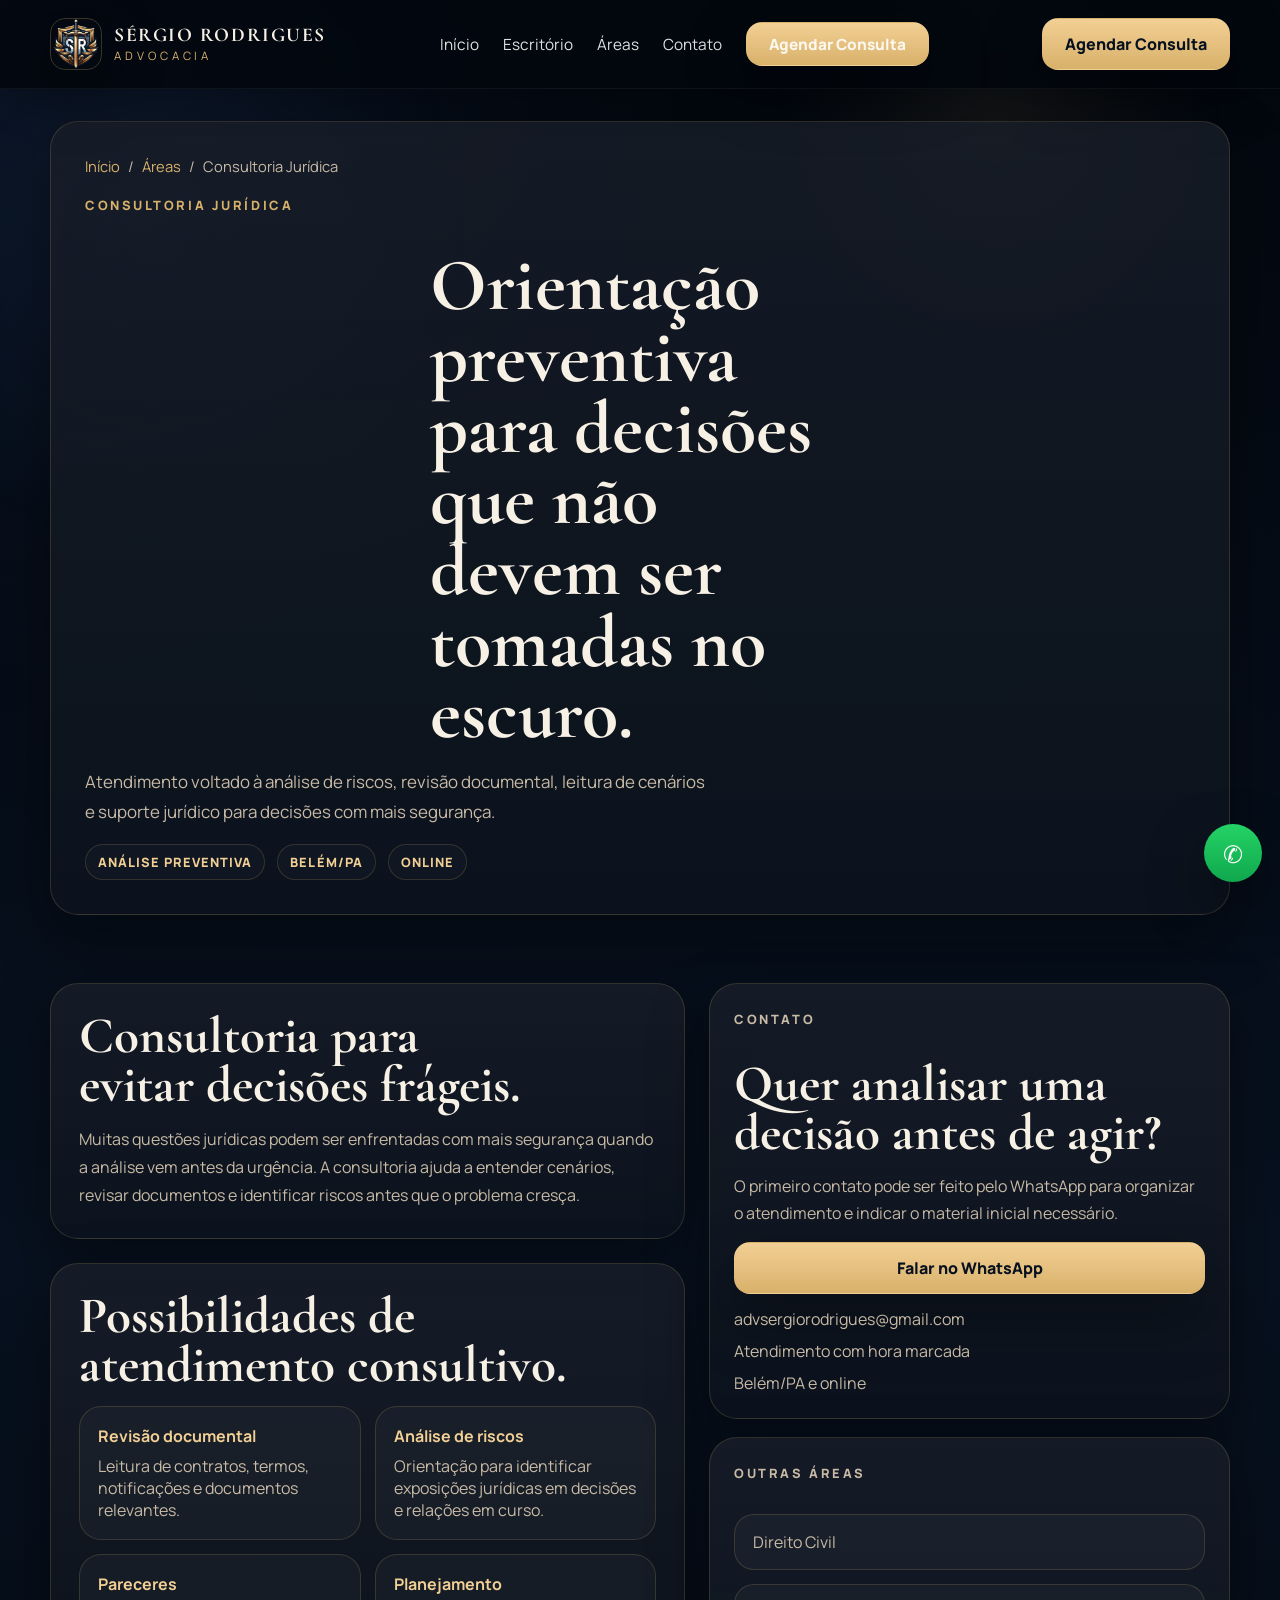
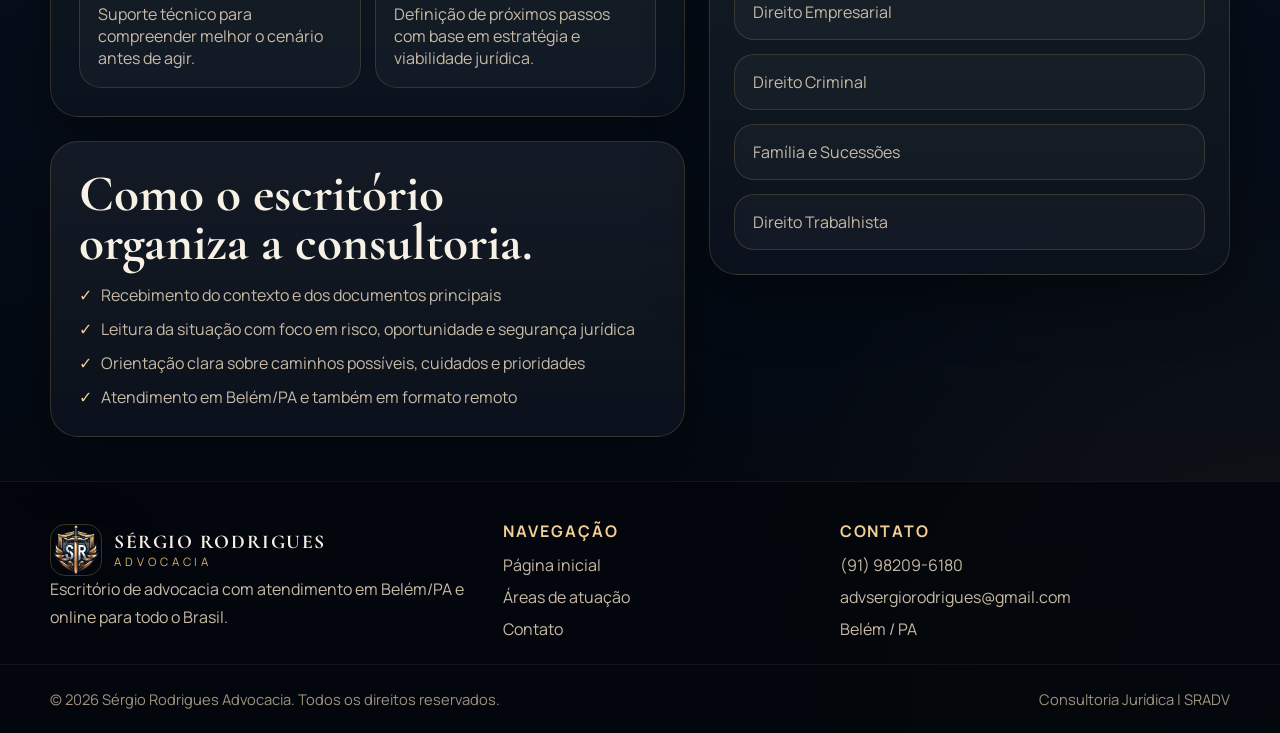
==== areas/consultoria-juridica.html @ 56aa9349 "Refine mobile layout and add area pages" ====
<!DOCTYPE html>
<html lang="pt-BR">
<head>
  <meta charset="UTF-8" />
  <meta name="viewport" content="width=device-width, initial-scale=1.0" />
  <title>Consultoria Jurídica Em Belém/PA | SRADV</title>
  <meta name="description" content="Consultoria jurídica em Belém/PA e online para decisões com mais segurança. Análise documental, pareceres, revisão de riscos e orientação preventiva." />
  <meta name="theme-color" content="#07111f" />
  <meta name="robots" content="index, follow" />
  <link rel="canonical" href="https://linksites.github.io/sradv/areas/consultoria-juridica.html" />
  <link rel="icon" href="../assets/logo-emblema.jpg" />
  <link rel="preconnect" href="https://fonts.googleapis.com" />
  <link rel="preconnect" href="https://fonts.gstatic.com" crossorigin />
  <link href="https://fonts.googleapis.com/css2?family=Cormorant+Garamond:wght@500;600;700&family=Manrope:wght@400;500;600;700;800&display=swap" rel="stylesheet" />
  <link rel="stylesheet" href="../styles.css" />
</head>
<body class="page-detail">
  <div class="bg-orbs"></div>
  <div class="bg-grid"></div>
  <a class="skip-link" href="#conteudo">Pular para o conteúdo</a>
  <header class="header">
    <div class="container nav">
      <a class="brand" href="../index.html">
        <img src="../assets/logo-emblema.jpg" alt="Logo SRADV" width="640" height="640" />
        <div class="brand-copy"><strong>SÉRGIO RODRIGUES</strong><span>ADVOCACIA</span></div>
      </a>
      <button class="menu-toggle" type="button" aria-label="Abrir menu" aria-expanded="false" aria-controls="primary-menu">
        <span class="menu-toggle-box" aria-hidden="true">
          <span class="menu-toggle-line"></span>
          <span class="menu-toggle-line"></span>
          <span class="menu-toggle-line"></span>
        </span>
      </button>
      <nav class="menu" id="primary-menu" aria-label="Navegação principal">
        <a href="../index.html">Início</a>
        <a href="../index.html#escritorio">Escritório</a>
        <a href="../index.html#areas">Áreas</a>
        <a href="../index.html#contato">Contato</a>
        <a class="btn btn-gold menu-cta" target="_blank" rel="noopener noreferrer" href="https://wa.me/5591982096180?text=Olá%2C%20Dr.%20Sérgio.%20preciso%20de%20consultoria%20jurídica.">Agendar Consulta</a>
      </nav>
      <a class="btn btn-gold header-cta" target="_blank" rel="noopener noreferrer" href="https://wa.me/5591982096180?text=Olá%2C%20Dr.%20Sérgio.%20preciso%20de%20consultoria%20jurídica.">Agendar Consulta</a>
    </div>
  </header>
  <main id="conteudo">
    <section class="hero section">
      <div class="container page-hero shell-card">
        <nav class="breadcrumb" aria-label="Breadcrumb"><a href="../index.html">Início</a><span>/</span><a href="../index.html#areas">Áreas</a><span>/</span><span>Consultoria Jurídica</span></nav>
        <p class="eyebrow">CONSULTORIA JURÍDICA</p>
        <h1>Orientação preventiva para decisões que não devem ser tomadas no escuro.</h1>
        <p class="lead">Atendimento voltado à análise de riscos, revisão documental, leitura de cenários e suporte jurídico para decisões com mais segurança.</p>
        <div class="page-hero-meta"><span class="pill">Análise preventiva</span><span class="pill">Belém/PA</span><span class="pill">Online</span></div>
      </div>
    </section>
    <section class="section">
      <div class="container page-layout">
        <div class="page-content">
          <article class="content-block glass-card">
            <h2>Consultoria para evitar decisões frágeis.</h2>
            <p>Muitas questões jurídicas podem ser enfrentadas com mais segurança quando a análise vem antes da urgência. A consultoria ajuda a entender cenários, revisar documentos e identificar riscos antes que o problema cresça.</p>
          </article>
          <article class="content-block glass-card">
            <h2>Possibilidades de atendimento consultivo.</h2>
            <div class="bullet-grid">
              <article class="bullet-card"><strong>Revisão documental</strong><span>Leitura de contratos, termos, notificações e documentos relevantes.</span></article>
              <article class="bullet-card"><strong>Análise de riscos</strong><span>Orientação para identificar exposições jurídicas em decisões e relações em curso.</span></article>
              <article class="bullet-card"><strong>Pareceres</strong><span>Suporte técnico para compreender melhor o cenário antes de agir.</span></article>
              <article class="bullet-card"><strong>Planejamento</strong><span>Definição de próximos passos com base em estratégia e viabilidade jurídica.</span></article>
            </div>
          </article>
          <article class="content-block glass-card">
            <h2>Como o escritório organiza a consultoria.</h2>
            <ul class="check-list">
              <li>Recebimento do contexto e dos documentos principais</li>
              <li>Leitura da situação com foco em risco, oportunidade e segurança jurídica</li>
              <li>Orientação clara sobre caminhos possíveis, cuidados e prioridades</li>
              <li>Atendimento em Belém/PA e também em formato remoto</li>
            </ul>
          </article>
        </div>
        <aside class="page-sidebar">
          <article class="info-panel glass-card">
            <p class="eyebrow">CONTATO</p>
            <h2>Quer analisar uma decisão antes de agir?</h2>
            <p>O primeiro contato pode ser feito pelo WhatsApp para organizar o atendimento e indicar o material inicial necessário.</p>
            <a class="btn btn-gold" target="_blank" rel="noopener noreferrer" href="https://wa.me/5591982096180?text=Olá%2C%20Dr.%20Sérgio.%20preciso%20de%20consultoria%20jurídica.">Falar no WhatsApp</a>
            <ul class="list-clean">
              <li><a href="mailto:advsergiorodrigues@gmail.com">advsergiorodrigues@gmail.com</a></li>
              <li>Atendimento com hora marcada</li>
              <li>Belém/PA e online</li>
            </ul>
          </article>
          <article class="info-panel glass-card">
            <p class="eyebrow">OUTRAS ÁREAS</p>
            <div class="related-pages">
              <a href="direito-civil.html">Direito Civil</a>
              <a href="direito-empresarial.html">Direito Empresarial</a>
              <a href="direito-criminal.html">Direito Criminal</a>
              <a href="familia-e-sucessoes.html">Família e Sucessões</a>
              <a href="direito-trabalhista.html">Direito Trabalhista</a>
            </div>
          </article>
        </aside>
      </div>
    </section>
  </main>
  <footer class="footer">
    <div class="container footer-grid">
      <div class="footer-brand-block">
        <div class="brand footer-brand">
          <img src="../assets/logo-emblema.jpg" alt="Logo SRADV" width="640" height="640" loading="lazy" decoding="async" />
          <div class="brand-copy"><strong>SÉRGIO RODRIGUES</strong><span>ADVOCACIA</span></div>
        </div>
        <p>Escritório de advocacia com atendimento em Belém/PA e online para todo o Brasil.</p>
      </div>
      <div><h3>Navegação</h3><ul class="footer-links"><li><a href="../index.html">Página inicial</a></li><li><a href="../index.html#areas">Áreas de atuação</a></li><li><a href="../index.html#contato">Contato</a></li></ul></div>
      <div><h3>Contato</h3><ul class="footer-links"><li><a target="_blank" rel="noopener noreferrer" href="https://wa.me/5591982096180">(91) 98209-6180</a></li><li><a href="mailto:advsergiorodrigues@gmail.com">advsergiorodrigues@gmail.com</a></li><li>Belém / PA</li></ul></div>
    </div>
    <div class="footer-bottom"><div class="container footer-bottom-inner"><span>© <span id="current-year">2026</span> Sérgio Rodrigues Advocacia. Todos os direitos reservados.</span><span>Consultoria Jurídica | SRADV</span></div></div>
  </footer>
  <a class="whatsapp-float" target="_blank" rel="noopener noreferrer" href="https://wa.me/5591982096180?text=Olá%2C%20Dr.%20Sérgio.%20preciso%20de%20consultoria%20jurídica." aria-label="Abrir conversa no WhatsApp">✆</a>
  <script src="../script.js"></script>
</body>
</html>
---- styles.css ----
:root{
  --bg:#040913;
  --bg-deep:#07111f;
  --panel:rgba(7,14,25,.82);
  --panel-strong:rgba(5,10,18,.94);
  --panel-soft:rgba(255,255,255,.04);
  --line:rgba(216,177,106,.18);
  --line-strong:rgba(216,177,106,.34);
  --gold:#d8b16a;
  --gold-strong:#f2cf94;
  --text:#f7f0e5;
  --muted:#c8baa6;
  --muted-strong:#9f937f;
  --shadow:0 24px 60px rgba(0,0,0,.38);
  --radius:28px;
  --radius-sm:18px;
  --container:1180px;
  --safe-bottom:calc(env(safe-area-inset-bottom, 0px) + 18px);
}

*{box-sizing:border-box}
html{
  scroll-behavior:smooth;
  scroll-padding-top:110px;
}
body{
  margin:0;
  font-family:"Manrope",system-ui,sans-serif;
  color:var(--text);
  overflow-x:hidden;
  background:
    radial-gradient(circle at top left, rgba(20,40,70,.36), transparent 26%),
    radial-gradient(circle at bottom right, rgba(216,177,106,.08), transparent 22%),
    linear-gradient(180deg, #03070e 0%, #07111f 54%, #03070e 100%);
}
img{max-width:100%;display:block}
a{text-decoration:none;color:inherit}
button{font:inherit}

.bg-orbs,
.bg-grid{
  position:fixed;
  inset:0;
  pointer-events:none;
  z-index:-1;
}
.bg-orbs{
  background:
    radial-gradient(circle at 78% 14%, rgba(216,177,106,.08), transparent 18%),
    radial-gradient(circle at 12% 26%, rgba(38,66,110,.18), transparent 24%);
}
.bg-grid{
  background-image:
    linear-gradient(rgba(255,255,255,.02) 1px, transparent 1px),
    linear-gradient(90deg, rgba(255,255,255,.02) 1px, transparent 1px);
  background-size:48px 48px;
  opacity:.14;
  mask-image:linear-gradient(180deg, rgba(0,0,0,.6), transparent 92%);
}

.skip-link{
  position:absolute;
  top:-64px;
  left:16px;
  z-index:120;
  padding:12px 16px;
  border-radius:12px;
  background:var(--gold-strong);
  color:#07111f;
  font-weight:800;
  transition:top .2s ease;
}
.skip-link:focus{top:16px}

.container{
  width:min(calc(100% - 32px), var(--container));
  margin:0 auto;
}

.header{
  position:sticky;
  top:0;
  z-index:60;
  backdrop-filter:blur(14px);
  background:rgba(3,7,14,.86);
  border-bottom:1px solid rgba(255,255,255,.05);
  box-shadow:0 14px 34px rgba(0,0,0,.18);
}
.nav{
  display:grid;
  grid-template-columns:auto 1fr auto;
  gap:18px;
  align-items:center;
  min-height:88px;
}
.brand{
  display:flex;
  align-items:center;
  gap:12px;
  min-width:0;
}
.brand img{
  width:52px;
  height:52px;
  border-radius:15px;
  object-fit:cover;
  border:1px solid rgba(216,177,106,.26);
  box-shadow:var(--shadow);
}
.brand-copy{
  display:flex;
  flex-direction:column;
  gap:4px;
  line-height:1;
  min-width:0;
}
.brand-copy strong{
  font-family:"Cormorant Garamond",serif;
  font-size:1.22rem;
  letter-spacing:.08em;
  white-space:nowrap;
}
.brand-copy span{
  color:var(--gold);
  font-size:.72rem;
  letter-spacing:.34em;
  white-space:nowrap;
}

.menu{
  display:flex;
  justify-content:center;
  gap:24px;
  flex-wrap:wrap;
}
.menu a{
  display:inline-flex;
  align-items:center;
  min-height:44px;
  color:rgba(255,255,255,.88);
  font-size:.96rem;
}
.menu a:hover{color:var(--gold-strong)}
.menu-cta{display:none}
.menu-toggle{
  display:none;
  width:46px;
  height:46px;
  border-radius:14px;
  border:1px solid var(--line);
  background:none;
  color:var(--gold);
}
.menu-toggle-box{
  display:grid;
  gap:5px;
}
.menu-toggle-line{
  width:20px;
  height:2px;
  border-radius:999px;
  background:currentColor;
  transition:transform .2s ease, opacity .2s ease;
}
body.menu-open .menu-toggle-line:nth-child(1){
  transform:translateY(7px) rotate(45deg);
}
body.menu-open .menu-toggle-line:nth-child(2){
  opacity:0;
}
body.menu-open .menu-toggle-line:nth-child(3){
  transform:translateY(-7px) rotate(-45deg);
}
.menu-backdrop{
  position:fixed;
  inset:0;
  border:0;
  padding:0;
  background:rgba(3,7,14,.58);
  opacity:0;
  pointer-events:none;
  transition:opacity .22s ease;
  z-index:64;
}
body.menu-open{
  overflow:hidden;
}
body.menu-open .menu-backdrop{
  opacity:1;
  pointer-events:auto;
}
body.menu-open .whatsapp-float{
  opacity:0;
  pointer-events:none;
  transform:translateY(12px) scale(.92);
}

.menu-toggle:focus-visible,
.menu a:focus-visible,
.btn:focus-visible,
.footer a:focus-visible,
.service-card:focus-visible,
.whatsapp-float:focus-visible{
  outline:2px solid var(--gold-strong);
  outline-offset:3px;
}

.btn{
  min-height:52px;
  padding:0 22px;
  border-radius:16px;
  display:inline-flex;
  align-items:center;
  justify-content:center;
  border:1px solid transparent;
  font-weight:800;
  transition:transform .2s ease, border-color .2s ease, background .2s ease;
  box-shadow:var(--shadow);
}
.btn:hover{transform:translateY(-2px)}
.btn-gold{
  background:linear-gradient(180deg, var(--gold-strong), var(--gold));
  color:#07111f;
}
.btn-outline{
  color:var(--gold-strong);
  border-color:rgba(216,177,106,.44);
  background:rgba(255,255,255,.02);
}

h1,h2,h3{
  margin:0;
  font-family:"Cormorant Garamond",serif;
  line-height:.96;
  text-wrap:balance;
}
h1{font-size:clamp(3.2rem, 5.8vw, 5.7rem)}
h2{font-size:clamp(2.25rem, 4vw, 3.5rem)}
h3{font-size:clamp(1.5rem, 2vw, 2rem)}
p{
  margin:0;
  line-height:1.74;
  text-wrap:pretty;
}

.section{padding:34px 0}
.section[id]{
  scroll-margin-top:124px;
}
.eyebrow{
  margin:0 0 16px;
  color:var(--gold);
  letter-spacing:.2em;
  font-size:.8rem;
  font-weight:800;
}
.section-title.centered{
  text-align:center;
  max-width:820px;
  margin:0 auto 28px;
}
.section-title.centered h2,
.cta-copy h2,
.spotlight-copy h2,
.spotlight-panel h2,
.page-hero h1{
  max-width:12ch;
  margin-inline:auto;
}
.section-title.centered .section-lead{
  max-width:64ch;
  margin-inline:auto;
}
.section-lead{
  margin-top:18px;
  color:var(--muted);
}

.shell-card,
.glass-card{
  background:
    linear-gradient(180deg, rgba(255,255,255,.06), rgba(255,255,255,.02)),
    var(--panel);
  border:1px solid var(--line);
  border-radius:var(--radius);
  box-shadow:var(--shadow);
}

.hero{padding-top:40px}
.hero-grid{
  display:grid;
  grid-template-columns:minmax(0, 1.05fr) minmax(0, .95fr);
  gap:34px;
  padding:42px;
  align-items:center;
  overflow:hidden;
}
.hero-copy{display:grid;gap:24px}
.hero-copy h1{max-width:11ch}
.lead{
  color:var(--muted);
  font-size:1.06rem;
  max-width:62ch;
}
.hero-actions{
  display:flex;
  gap:14px;
  flex-wrap:wrap;
}
.hero-points{
  list-style:none;
  padding:0;
  margin:0;
  display:grid;
  gap:12px;
}
.hero-points li{
  position:relative;
  padding-left:18px;
  color:var(--muted);
}
.hero-points li::before{
  content:"";
  position:absolute;
  left:0;
  top:.7em;
  width:8px;
  height:8px;
  border-radius:50%;
  background:linear-gradient(180deg, var(--gold-strong), var(--gold));
  box-shadow:0 0 0 5px rgba(216,177,106,.12);
}
.mini-highlights{
  display:grid;
  grid-template-columns:repeat(2, minmax(0,1fr));
  gap:16px;
}
.mini-highlights article{
  padding:18px;
  background:var(--panel-soft);
  border:1px solid var(--line);
  border-radius:22px;
}
.mini-highlights strong{
  display:block;
  margin-bottom:8px;
  color:var(--gold-strong);
}
.mini-highlights span{
  color:var(--muted);
  font-size:.93rem;
}

.hero-visual{
  display:grid;
  grid-template-columns:minmax(0,1fr) 220px;
  gap:18px;
  align-items:end;
}
.hero-photo-card{
  overflow:hidden;
  padding:18px;
}
.hero-person{
  width:100%;
  aspect-ratio:5/6;
  object-fit:cover;
  object-position:center top;
  border-radius:22px;
  border:1px solid rgba(216,177,106,.16);
}
.hero-photo-caption{
  display:flex;
  justify-content:space-between;
  gap:16px;
  align-items:end;
  padding-top:16px;
}
.hero-photo-caption strong{
  color:var(--gold-strong);
  font-size:1rem;
}
.hero-photo-caption span{
  max-width:220px;
  color:var(--muted);
  font-size:.92rem;
  text-align:right;
}
.hero-side-stack{
  display:grid;
  gap:18px;
}
.hero-note{
  padding:18px;
  display:grid;
  gap:14px;
}
.hero-note img{
  width:72px;
  height:72px;
  border-radius:20px;
  object-fit:cover;
}
.hero-note strong{
  color:var(--gold-strong);
}
.hero-note h2{
  font-size:1.8rem;
}
.hero-note p{
  color:var(--muted);
  font-size:.94rem;
}
.pill{
  width:fit-content;
  padding:8px 12px;
  border-radius:999px;
  border:1px solid var(--line);
  color:var(--gold-strong);
  background:rgba(255,255,255,.02);
  font-size:.8rem;
  font-weight:800;
  letter-spacing:.08em;
  text-transform:uppercase;
}

.trust-bar{padding-top:8px}
.trust-grid{
  display:grid;
  grid-template-columns:repeat(4, minmax(0,1fr));
  gap:18px;
}
.trust-item{
  padding:22px;
  border-radius:24px;
  border:1px solid var(--line);
  background:rgba(255,255,255,.03);
}
.trust-item strong{
  display:block;
  margin-bottom:10px;
  color:var(--gold-strong);
}
.trust-item span{color:var(--muted)}

.split-layout{
  display:grid;
  grid-template-columns:minmax(0, 1.05fr) minmax(300px, .95fr);
  gap:24px;
  align-items:start;
}
.section-copy{
  display:grid;
  gap:18px;
}
.feature-list{
  display:grid;
  grid-template-columns:repeat(2, minmax(0,1fr));
  gap:16px;
  margin-top:8px;
}
.feature-card{
  padding:18px;
}
.feature-card strong{
  display:block;
  margin-bottom:8px;
  color:var(--gold-strong);
}
.feature-card span{color:var(--muted)}
.office-aside{
  display:grid;
  gap:18px;
}
.about-photo{overflow:hidden}
.about-photo img{
  width:100%;
  min-height:360px;
  object-fit:cover;
}
.office-summary{
  padding:24px;
  display:grid;
  gap:16px;
}
.office-summary h2{font-size:2rem}

.list-clean{
  list-style:none;
  padding:0;
  margin:0;
  display:grid;
  gap:10px;
  color:var(--muted);
}
.list-clean a,
.footer-links a,
.related-pages a{
  overflow-wrap:anywhere;
}

.areas-section .section-title{margin-bottom:34px}
.service-grid{
  display:grid;
  grid-template-columns:repeat(3, minmax(0,1fr));
  gap:18px;
}
.service-card{
  padding:22px;
  display:grid;
  gap:14px;
  align-content:start;
  min-height:230px;
  transition:transform .18s ease, border-color .18s ease, background .18s ease;
}
.service-card:hover{
  transform:translateY(-4px);
  border-color:var(--line-strong);
  background:
    linear-gradient(180deg, rgba(255,255,255,.08), rgba(255,255,255,.02)),
    rgba(9,16,29,.92);
}
.service-card-top{
  display:flex;
  justify-content:space-between;
  align-items:center;
  gap:12px;
}
.service-icon{
  font-size:1.7rem;
  color:var(--gold-strong);
}
.service-link{
  color:var(--gold);
  font-weight:800;
  font-size:.9rem;
}
.service-card p{color:var(--muted)}
.featured-service{
  border-color:rgba(242,207,148,.44);
  box-shadow:0 0 0 1px rgba(242,207,148,.16), var(--shadow);
}

.spotlight-grid{
  display:grid;
  grid-template-columns:minmax(0, 1.1fr) minmax(0, .9fr);
  gap:24px;
  padding:32px;
}
.spotlight-copy,
.spotlight-panel{
  display:grid;
  gap:18px;
}
.spotlight-panel{
  padding:28px;
}

.check-list{
  list-style:none;
  padding:0;
  margin:0;
  display:grid;
  gap:12px;
}
.check-list li{
  position:relative;
  padding-left:22px;
  color:var(--muted);
}
.check-list li::before{
  content:"✓";
  position:absolute;
  left:0;
  top:0;
  color:var(--gold-strong);
  font-weight:800;
}

.local-grid{
  display:grid;
  grid-template-columns:minmax(0, 1fr) minmax(0, .95fr);
  gap:24px;
  align-items:start;
}
.local-cards{
  display:grid;
  grid-template-columns:repeat(2, minmax(0,1fr));
  gap:18px;
}
.local-card{
  min-height:150px;
  padding:22px;
  display:grid;
  gap:12px;
}
.local-card strong{
  color:var(--gold-strong);
  font-size:1.1rem;
}
.local-card span{color:var(--muted)}

.step-grid{
  display:grid;
  grid-template-columns:repeat(4, minmax(0,1fr));
  gap:18px;
}
.step-card{
  padding:24px;
  display:grid;
  gap:14px;
  min-height:220px;
}
.step-card span{
  color:var(--gold);
  font-weight:800;
  font-size:1.4rem;
}
.step-card p{color:var(--muted)}

.faq-grid{
  display:grid;
  grid-template-columns:repeat(2, minmax(0,1fr));
  gap:18px;
}
.faq-card{
  padding:24px;
  display:grid;
  gap:14px;
  min-height:210px;
}
.faq-card p{color:var(--muted)}

.cta-box{
  display:grid;
  grid-template-columns:minmax(0, 1.15fr) minmax(320px, .85fr);
  gap:24px;
  align-items:center;
  padding:36px;
}
.cta-copy{
  display:grid;
  gap:18px;
}
.contact-card{
  padding:24px;
  display:grid;
  gap:14px;
}
.contact-card .btn{
  width:100%;
}

.footer{
  margin-top:10px;
  background:rgba(4,7,13,.9);
  border-top:1px solid rgba(255,255,255,.06);
}
.footer-grid{
  display:grid;
  grid-template-columns:1.1fr .8fr 1fr;
  gap:24px;
  padding:42px 0 24px;
}
.footer-brand-block p,
.footer-links{color:var(--muted)}
.footer h3{
  margin:0 0 14px;
  color:var(--gold-strong);
  font-size:1rem;
  font-family:"Manrope",system-ui,sans-serif;
  letter-spacing:.12em;
  text-transform:uppercase;
}
.footer-links{
  list-style:none;
  padding:0;
  margin:0;
  display:grid;
  gap:10px;
}
.footer-links a:hover{color:var(--gold-strong)}
.footer-bottom{
  border-top:1px solid rgba(255,255,255,.05);
}
.footer-bottom-inner{
  min-height:68px;
  display:flex;
  align-items:center;
  justify-content:space-between;
  gap:16px;
  color:var(--muted-strong);
  font-size:.92rem;
}

.whatsapp-float{
  position:fixed;
  right:18px;
  bottom:var(--safe-bottom);
  width:58px;
  height:58px;
  border-radius:50%;
  display:grid;
  place-items:center;
  background:linear-gradient(180deg,#24d366,#10a74d);
  color:#fff;
  font-size:1.5rem;
  box-shadow:var(--shadow);
  z-index:45;
  transition:transform .2s ease, opacity .2s ease;
}
.whatsapp-float:hover{transform:translateY(-2px)}

.page-detail .hero{
  padding-top:32px;
}
.page-hero{
  padding:34px;
  display:grid;
  gap:18px;
}
.breadcrumb{
  display:flex;
  gap:8px;
  flex-wrap:wrap;
  color:var(--muted);
  font-size:.92rem;
}
.breadcrumb a{color:var(--gold)}
.page-hero-meta{
  display:flex;
  gap:12px;
  flex-wrap:wrap;
}
.page-layout{
  display:grid;
  grid-template-columns:minmax(0, 1fr) minmax(300px, .82fr);
  gap:24px;
}
.page-content{
  display:grid;
  gap:24px;
}
.content-block{
  padding:28px;
  display:grid;
  gap:16px;
}
.content-block p{color:var(--muted)}
.bullet-grid{
  display:grid;
  grid-template-columns:repeat(2, minmax(0,1fr));
  gap:14px;
}
.bullet-card{
  padding:18px;
  border-radius:22px;
  border:1px solid var(--line);
  background:rgba(255,255,255,.03);
}
.bullet-card strong{
  display:block;
  margin-bottom:8px;
  color:var(--gold-strong);
}
.bullet-card span{color:var(--muted)}
.page-sidebar{
  display:grid;
  gap:18px;
  align-self:start;
  position:sticky;
  top:110px;
}
.info-panel{
  padding:24px;
  display:grid;
  gap:14px;
}
.info-panel p{color:var(--muted)}
.sidebar-links{
  list-style:none;
  padding:0;
  margin:0;
  display:grid;
  gap:10px;
}
.sidebar-links a{
  color:var(--gold-strong);
  font-weight:700;
}
.related-pages{
  display:grid;
  gap:14px;
}
.related-pages a{
  padding:16px 18px;
  border-radius:20px;
  border:1px solid var(--line);
  background:rgba(255,255,255,.03);
  color:var(--muted);
  transition:transform .18s ease, border-color .18s ease;
}
.related-pages a:hover{
  transform:translateY(-2px);
  border-color:var(--line-strong);
  color:var(--text);
}

@media (max-width:1100px){
  .hero-grid,
  .split-layout,
  .spotlight-grid,
  .local-grid,
  .cta-box,
  .page-layout,
  .footer-grid{
    grid-template-columns:1fr;
  }
  .trust-grid,
  .step-grid{
    grid-template-columns:repeat(2, minmax(0,1fr));
  }
  .service-grid{
    grid-template-columns:repeat(2, minmax(0,1fr));
  }
  .page-sidebar{position:static}
}

@media (max-width:860px){
  .header{
    background:rgba(3,7,14,.94);
  }
  .nav{
    grid-template-columns:minmax(0,1fr) auto;
    gap:12px;
    min-height:78px;
  }
  .menu-toggle{
    display:inline-grid;
    justify-self:end;
    place-items:center;
    position:relative;
    z-index:76;
  }
  .menu{
    display:none;
    position:fixed;
    top:calc(var(--header-height, 78px) + 10px);
    left:12px;
    right:12px;
    z-index:75;
    justify-content:stretch;
    gap:10px;
    max-height:calc(100dvh - var(--header-height, 78px) - 24px);
    overflow:auto;
    overscroll-behavior:contain;
    background:rgba(2,6,13,.98);
    padding:14px;
    border-radius:24px;
    border:1px solid var(--line);
    box-shadow:0 30px 70px rgba(0,0,0,.45);
  }
  .menu.open{display:grid}
  .menu a{
    width:100%;
    min-height:52px;
    padding:0 16px;
    border-radius:16px;
    justify-content:flex-start;
    background:rgba(255,255,255,.03);
    border:1px solid transparent;
  }
  .menu a:hover{
    border-color:var(--line-strong);
    background:rgba(255,255,255,.05);
  }
  .menu-cta{
    display:inline-flex;
    margin-top:6px;
  }
  .header-cta{display:none}
  .hero-grid{padding:24px}
  .hero-copy h1,
  .section-title.centered h2,
  .cta-copy h2,
  .spotlight-copy h2,
  .spotlight-panel h2,
  .page-hero h1{
    max-width:none;
  }
  .hero-visual{
    grid-template-columns:1fr;
  }
  .hero-side-stack{
    grid-template-columns:repeat(2, minmax(0,1fr));
  }
  .mini-highlights,
  .feature-list,
  .local-cards,
  .faq-grid,
  .bullet-grid{
    grid-template-columns:1fr;
  }
  .service-grid,
  .trust-grid,
  .step-grid{
    grid-template-columns:1fr;
  }
}

@media (max-width:620px){
  .container{width:min(calc(100% - 20px), var(--container))}
  .section{padding:26px 0}
  .section-title.centered{margin-bottom:24px}
  h1{font-size:clamp(2.45rem, 11vw, 3.2rem)}
  h2{font-size:clamp(1.95rem, 8vw, 2.55rem)}
  h3{font-size:clamp(1.35rem, 6vw, 1.8rem)}
  p{line-height:1.66}
  .brand img{
    width:46px;
    height:46px;
  }
  .brand{
    gap:10px;
  }
  .brand-copy strong{font-size:1rem}
  .brand-copy span{
    font-size:.64rem;
    letter-spacing:.22em;
  }
  .hero-copy,
  .section-copy,
  .cta-copy{
    gap:16px;
  }
  .hero-actions,
  .page-hero-meta{
    flex-direction:column;
  }
  .btn{width:100%}
  .eyebrow{
    margin-bottom:12px;
    letter-spacing:.18em;
  }
  .hero-photo-caption{
    display:grid;
  }
  .hero-photo-caption span{
    max-width:none;
    text-align:left;
  }
  .hero-side-stack{
    grid-template-columns:1fr;
  }
  .hero-note h2{font-size:1.5rem}
  .cta-box,
  .content-block,
  .spotlight-grid,
  .page-hero{
    padding:22px;
  }
  .service-card,
  .trust-item,
  .local-card,
  .step-card,
  .faq-card,
  .contact-card,
  .office-summary,
  .info-panel{
    padding:20px;
    min-height:auto;
  }
  .hero-grid{
    padding:20px;
    gap:22px;
  }
  .whatsapp-float{
    right:12px;
    width:52px;
    height:52px;
  }
  .footer-bottom-inner{
    flex-direction:column;
    justify-content:center;
    text-align:center;
    padding:14px 0;
  }
}
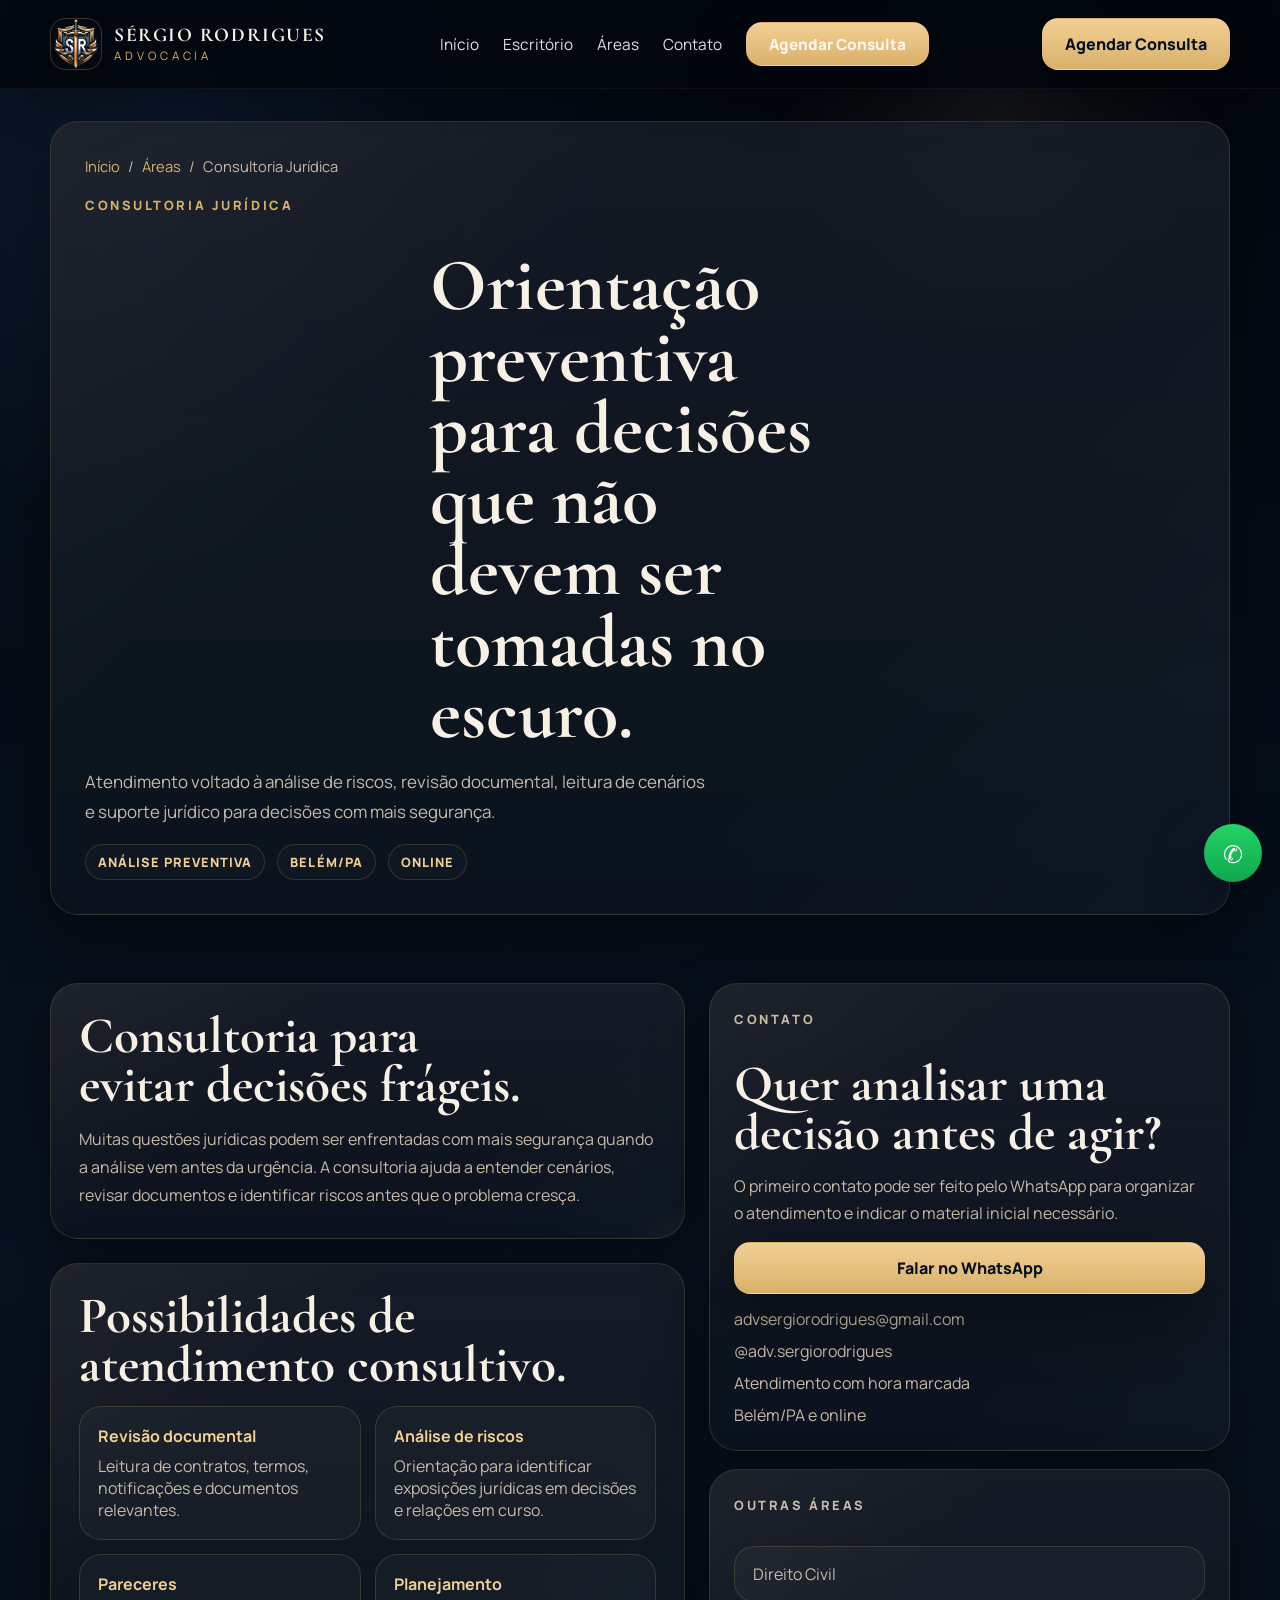
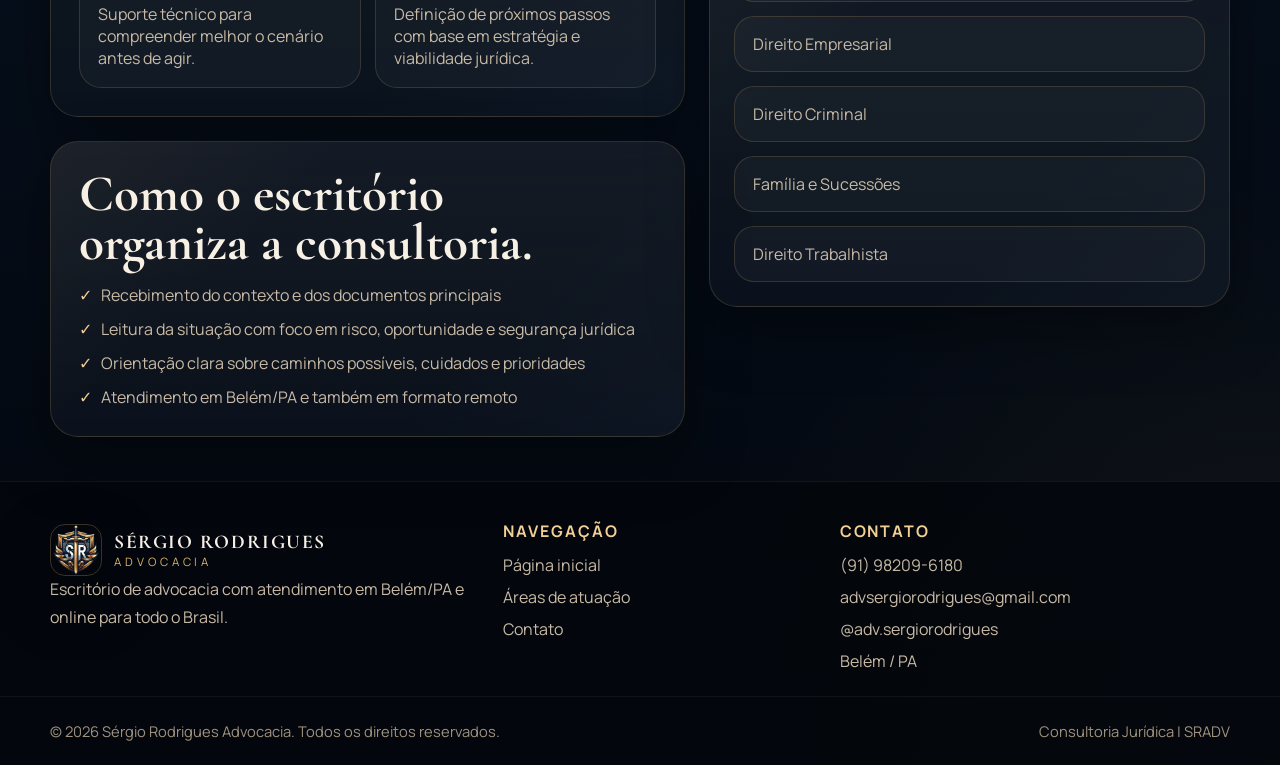
==== commit feb1d64f: "Add elegant motion and social profile polish" ====
--- a/areas/consultoria-juridica.html
+++ b/areas/consultoria-juridica.html
@@ -85,6 +85,7 @@
             <a class="btn btn-gold" target="_blank" rel="noopener noreferrer" href="https://wa.me/5591982096180?text=Olá%2C%20Dr.%20Sérgio.%20preciso%20de%20consultoria%20jurídica.">Falar no WhatsApp</a>
             <ul class="list-clean">
               <li><a href="mailto:advsergiorodrigues@gmail.com">advsergiorodrigues@gmail.com</a></li>
+              <li><a target="_blank" rel="noopener noreferrer" href="https://www.instagram.com/adv.sergiorodrigues/">@adv.sergiorodrigues</a></li>
               <li>Atendimento com hora marcada</li>
               <li>Belém/PA e online</li>
             </ul>
@@ -113,7 +114,7 @@
         <p>Escritório de advocacia com atendimento em Belém/PA e online para todo o Brasil.</p>
       </div>
       <div><h3>Navegação</h3><ul class="footer-links"><li><a href="../index.html">Página inicial</a></li><li><a href="../index.html#areas">Áreas de atuação</a></li><li><a href="../index.html#contato">Contato</a></li></ul></div>
-      <div><h3>Contato</h3><ul class="footer-links"><li><a target="_blank" rel="noopener noreferrer" href="https://wa.me/5591982096180">(91) 98209-6180</a></li><li><a href="mailto:advsergiorodrigues@gmail.com">advsergiorodrigues@gmail.com</a></li><li>Belém / PA</li></ul></div>
+      <div><h3>Contato</h3><ul class="footer-links"><li><a target="_blank" rel="noopener noreferrer" href="https://wa.me/5591982096180">(91) 98209-6180</a></li><li><a href="mailto:advsergiorodrigues@gmail.com">advsergiorodrigues@gmail.com</a></li><li><a target="_blank" rel="noopener noreferrer" href="https://www.instagram.com/adv.sergiorodrigues/">@adv.sergiorodrigues</a></li><li>Belém / PA</li></ul></div>
     </div>
     <div class="footer-bottom"><div class="container footer-bottom-inner"><span>© <span id="current-year">2026</span> Sérgio Rodrigues Advocacia. Todos os direitos reservados.</span><span>Consultoria Jurídica | SRADV</span></div></div>
   </footer>
--- a/styles.css
+++ b/styles.css
@@ -16,6 +16,11 @@
   --radius-sm:18px;
   --container:1180px;
   --safe-bottom:calc(env(safe-area-inset-bottom, 0px) + 18px);
+  --ease-out:cubic-bezier(.22,1,.36,1);
+  --ease-smooth:cubic-bezier(.2,.75,.2,1);
+  --duration-fast:.24s;
+  --duration-mid:.5s;
+  --duration-slow:.85s;
 }
 
 *{box-sizing:border-box}
@@ -48,6 +53,7 @@
   background:
     radial-gradient(circle at 78% 14%, rgba(216,177,106,.08), transparent 18%),
     radial-gradient(circle at 12% 26%, rgba(38,66,110,.18), transparent 24%);
+  animation:orbDrift 18s ease-in-out infinite alternate;
 }
 .bg-grid{
   background-image:
@@ -85,6 +91,12 @@
   background:rgba(3,7,14,.86);
   border-bottom:1px solid rgba(255,255,255,.05);
   box-shadow:0 14px 34px rgba(0,0,0,.18);
+  transition:background var(--duration-fast) var(--ease-smooth), box-shadow var(--duration-fast) var(--ease-smooth), border-color var(--duration-fast) var(--ease-smooth);
+}
+.header.header-scrolled{
+  background:rgba(3,7,14,.94);
+  box-shadow:0 20px 44px rgba(0,0,0,.28);
+  border-bottom-color:rgba(216,177,106,.12);
 }
 .nav{
   display:grid;
@@ -106,6 +118,11 @@
   object-fit:cover;
   border:1px solid rgba(216,177,106,.26);
   box-shadow:var(--shadow);
+  transition:transform var(--duration-fast) var(--ease-out), border-color var(--duration-fast) var(--ease-smooth);
+}
+.brand:hover img{
+  transform:translateY(-2px) scale(1.02);
+  border-color:rgba(242,207,148,.42);
 }
 .brand-copy{
   display:flex;
@@ -139,8 +156,12 @@
   min-height:44px;
   color:rgba(255,255,255,.88);
   font-size:.96rem;
-}
-.menu a:hover{color:var(--gold-strong)}
+  transition:color var(--duration-fast) var(--ease-smooth), transform var(--duration-fast) var(--ease-out);
+}
+.menu a:hover{
+  color:var(--gold-strong);
+  transform:translateY(-1px);
+}
 .menu-cta{display:none}
 .menu-toggle{
   display:none;
@@ -177,6 +198,7 @@
   border:0;
   padding:0;
   background:rgba(3,7,14,.58);
+  backdrop-filter:blur(6px);
   opacity:0;
   pointer-events:none;
   transition:opacity .22s ease;
@@ -214,10 +236,30 @@
   justify-content:center;
   border:1px solid transparent;
   font-weight:800;
+  position:relative;
+  overflow:hidden;
   transition:transform .2s ease, border-color .2s ease, background .2s ease;
   box-shadow:var(--shadow);
 }
+.btn::after{
+  content:"";
+  position:absolute;
+  inset:-120% auto auto -30%;
+  width:58%;
+  height:300%;
+  transform:rotate(18deg);
+  background:linear-gradient(180deg, rgba(255,255,255,0), rgba(255,255,255,.2), rgba(255,255,255,0));
+  opacity:0;
+  transition:transform var(--duration-mid) var(--ease-out), opacity var(--duration-fast) var(--ease-smooth);
+}
 .btn:hover{transform:translateY(-2px)}
+.btn:hover::after{
+  opacity:1;
+  transform:translate(165%, 0) rotate(18deg);
+}
+.btn:active{
+  transform:translateY(0) scale(.985);
+}
 .btn-gold{
   background:linear-gradient(180deg, var(--gold-strong), var(--gold));
   color:#07111f;
@@ -284,6 +326,29 @@
   border:1px solid var(--line);
   border-radius:var(--radius);
   box-shadow:var(--shadow);
+  position:relative;
+  overflow:hidden;
+}
+.shell-card::before,
+.glass-card::before{
+  content:"";
+  position:absolute;
+  inset:0;
+  background:linear-gradient(135deg, rgba(242,207,148,.08), transparent 32%, transparent 68%, rgba(78,112,168,.08));
+  opacity:.55;
+  pointer-events:none;
+}
+.shell-card::after,
+.glass-card::after{
+  content:"";
+  position:absolute;
+  inset:auto -14% -58% auto;
+  width:180px;
+  height:180px;
+  border-radius:50%;
+  background:radial-gradient(circle, rgba(216,177,106,.14), transparent 72%);
+  pointer-events:none;
+  filter:blur(2px);
 }
 
 .hero{padding-top:40px}
@@ -368,6 +433,11 @@
   object-position:center top;
   border-radius:22px;
   border:1px solid rgba(216,177,106,.16);
+  transition:transform var(--duration-slow) var(--ease-out), filter var(--duration-mid) var(--ease-smooth);
+}
+.hero-photo-card:hover .hero-person{
+  transform:scale(1.03);
+  filter:saturate(1.05);
 }
 .hero-photo-caption{
   display:flex;
@@ -394,6 +464,11 @@
   padding:18px;
   display:grid;
   gap:14px;
+  transition:transform var(--duration-fast) var(--ease-out), border-color var(--duration-fast) var(--ease-smooth), background var(--duration-fast) var(--ease-smooth);
+}
+.hero-note:hover{
+  transform:translateY(-3px);
+  border-color:rgba(242,207,148,.28);
 }
 .hero-note img{
   width:72px;
@@ -435,6 +510,12 @@
   border-radius:24px;
   border:1px solid var(--line);
   background:rgba(255,255,255,.03);
+  transition:transform var(--duration-fast) var(--ease-out), border-color var(--duration-fast) var(--ease-smooth), background var(--duration-fast) var(--ease-smooth);
+}
+.trust-item:hover{
+  transform:translateY(-3px);
+  border-color:rgba(242,207,148,.26);
+  background:rgba(255,255,255,.05);
 }
 .trust-item strong{
   display:block;
@@ -461,6 +542,11 @@
 }
 .feature-card{
   padding:18px;
+  transition:transform var(--duration-fast) var(--ease-out), border-color var(--duration-fast) var(--ease-smooth), background var(--duration-fast) var(--ease-smooth);
+}
+.feature-card:hover{
+  transform:translateY(-3px);
+  border-color:rgba(242,207,148,.26);
 }
 .feature-card strong{
   display:block;
@@ -477,6 +563,10 @@
   width:100%;
   min-height:360px;
   object-fit:cover;
+  transition:transform var(--duration-slow) var(--ease-out);
+}
+.about-photo:hover img{
+  transform:scale(1.03);
 }
 .office-summary{
   padding:24px;
@@ -520,6 +610,9 @@
     linear-gradient(180deg, rgba(255,255,255,.08), rgba(255,255,255,.02)),
     rgba(9,16,29,.92);
 }
+.service-card:active{
+  transform:translateY(-1px) scale(.99);
+}
 .service-card-top{
   display:flex;
   justify-content:space-between;
@@ -593,6 +686,11 @@
   padding:22px;
   display:grid;
   gap:12px;
+  transition:transform var(--duration-fast) var(--ease-out), border-color var(--duration-fast) var(--ease-smooth), background var(--duration-fast) var(--ease-smooth);
+}
+.local-card:hover{
+  transform:translateY(-3px);
+  border-color:rgba(242,207,148,.26);
 }
 .local-card strong{
   color:var(--gold-strong);
@@ -610,6 +708,11 @@
   display:grid;
   gap:14px;
   min-height:220px;
+  transition:transform var(--duration-fast) var(--ease-out), border-color var(--duration-fast) var(--ease-smooth), background var(--duration-fast) var(--ease-smooth);
+}
+.step-card:hover{
+  transform:translateY(-3px);
+  border-color:rgba(242,207,148,.26);
 }
 .step-card span{
   color:var(--gold);
@@ -628,6 +731,11 @@
   display:grid;
   gap:14px;
   min-height:210px;
+  transition:transform var(--duration-fast) var(--ease-out), border-color var(--duration-fast) var(--ease-smooth), background var(--duration-fast) var(--ease-smooth);
+}
+.faq-card:hover{
+  transform:translateY(-3px);
+  border-color:rgba(242,207,148,.24);
 }
 .faq-card p{color:var(--muted)}
 
@@ -646,9 +754,14 @@
   padding:24px;
   display:grid;
   gap:14px;
+  transition:transform var(--duration-fast) var(--ease-out), border-color var(--duration-fast) var(--ease-smooth);
 }
 .contact-card .btn{
   width:100%;
+}
+.contact-card:hover{
+  transform:translateY(-2px);
+  border-color:rgba(242,207,148,.24);
 }
 
 .footer{
@@ -745,6 +858,11 @@
   padding:28px;
   display:grid;
   gap:16px;
+  transition:transform var(--duration-fast) var(--ease-out), border-color var(--duration-fast) var(--ease-smooth);
+}
+.content-block:hover{
+  transform:translateY(-3px);
+  border-color:rgba(242,207,148,.24);
 }
 .content-block p{color:var(--muted)}
 .bullet-grid{
@@ -757,6 +875,12 @@
   border-radius:22px;
   border:1px solid var(--line);
   background:rgba(255,255,255,.03);
+  transition:transform var(--duration-fast) var(--ease-out), border-color var(--duration-fast) var(--ease-smooth), background var(--duration-fast) var(--ease-smooth);
+}
+.bullet-card:hover{
+  transform:translateY(-2px);
+  border-color:rgba(242,207,148,.24);
+  background:rgba(255,255,255,.05);
 }
 .bullet-card strong{
   display:block;
@@ -775,8 +899,13 @@
   padding:24px;
   display:grid;
   gap:14px;
+  transition:transform var(--duration-fast) var(--ease-out), border-color var(--duration-fast) var(--ease-smooth);
 }
 .info-panel p{color:var(--muted)}
+.info-panel:hover{
+  transform:translateY(-2px);
+  border-color:rgba(242,207,148,.24);
+}
 .sidebar-links{
   list-style:none;
   padding:0;
@@ -798,12 +927,33 @@
   border:1px solid var(--line);
   background:rgba(255,255,255,.03);
   color:var(--muted);
-  transition:transform .18s ease, border-color .18s ease;
+  transition:transform .18s ease, border-color .18s ease, background var(--duration-fast) var(--ease-smooth), color var(--duration-fast) var(--ease-smooth);
 }
 .related-pages a:hover{
   transform:translateY(-2px);
   border-color:var(--line-strong);
   color:var(--text);
+}
+
+[data-reveal]{
+  opacity:0;
+  transform:translateY(26px) scale(.985);
+  filter:blur(10px);
+  transition:
+    opacity var(--duration-mid) var(--ease-out),
+    transform var(--duration-mid) var(--ease-out),
+    filter var(--duration-mid) var(--ease-smooth);
+  transition-delay:var(--reveal-delay, 0ms);
+}
+[data-reveal].is-visible{
+  opacity:1;
+  transform:translateY(0) scale(1);
+  filter:blur(0);
+}
+
+@keyframes orbDrift{
+  from{transform:translate3d(0,0,0) scale(1)}
+  to{transform:translate3d(0,-18px,0) scale(1.05)}
 }
 
 @media (max-width:1100px){
@@ -859,8 +1009,16 @@
     border-radius:24px;
     border:1px solid var(--line);
     box-shadow:0 30px 70px rgba(0,0,0,.45);
-  }
-  .menu.open{display:grid}
+    transform:translateY(14px) scale(.985);
+    opacity:0;
+    transform-origin:top right;
+    transition:opacity var(--duration-fast) var(--ease-smooth), transform var(--duration-fast) var(--ease-out);
+  }
+  .menu.open{
+    display:grid;
+    transform:translateY(0) scale(1);
+    opacity:1;
+  }
   .menu a{
     width:100%;
     min-height:52px;
@@ -873,6 +1031,9 @@
   .menu a:hover{
     border-color:var(--line-strong);
     background:rgba(255,255,255,.05);
+  }
+  .menu a:active{
+    transform:scale(.99);
   }
   .menu-cta{
     display:inline-flex;
@@ -970,6 +1131,10 @@
     padding:20px;
     min-height:auto;
   }
+  [data-reveal]{
+    transform:translateY(18px) scale(.992);
+    filter:blur(6px);
+  }
   .hero-grid{
     padding:20px;
     gap:22px;
@@ -978,6 +1143,7 @@
     right:12px;
     width:52px;
     height:52px;
+    box-shadow:0 18px 42px rgba(0,0,0,.3);
   }
   .footer-bottom-inner{
     flex-direction:column;
@@ -986,3 +1152,20 @@
     padding:14px 0;
   }
 }
+
+@media (prefers-reduced-motion: reduce){
+  html{
+    scroll-behavior:auto;
+  }
+  *,
+  *::before,
+  *::after{
+    animation:none !important;
+    transition:none !important;
+  }
+  [data-reveal]{
+    opacity:1 !important;
+    transform:none !important;
+    filter:none !important;
+  }
+}
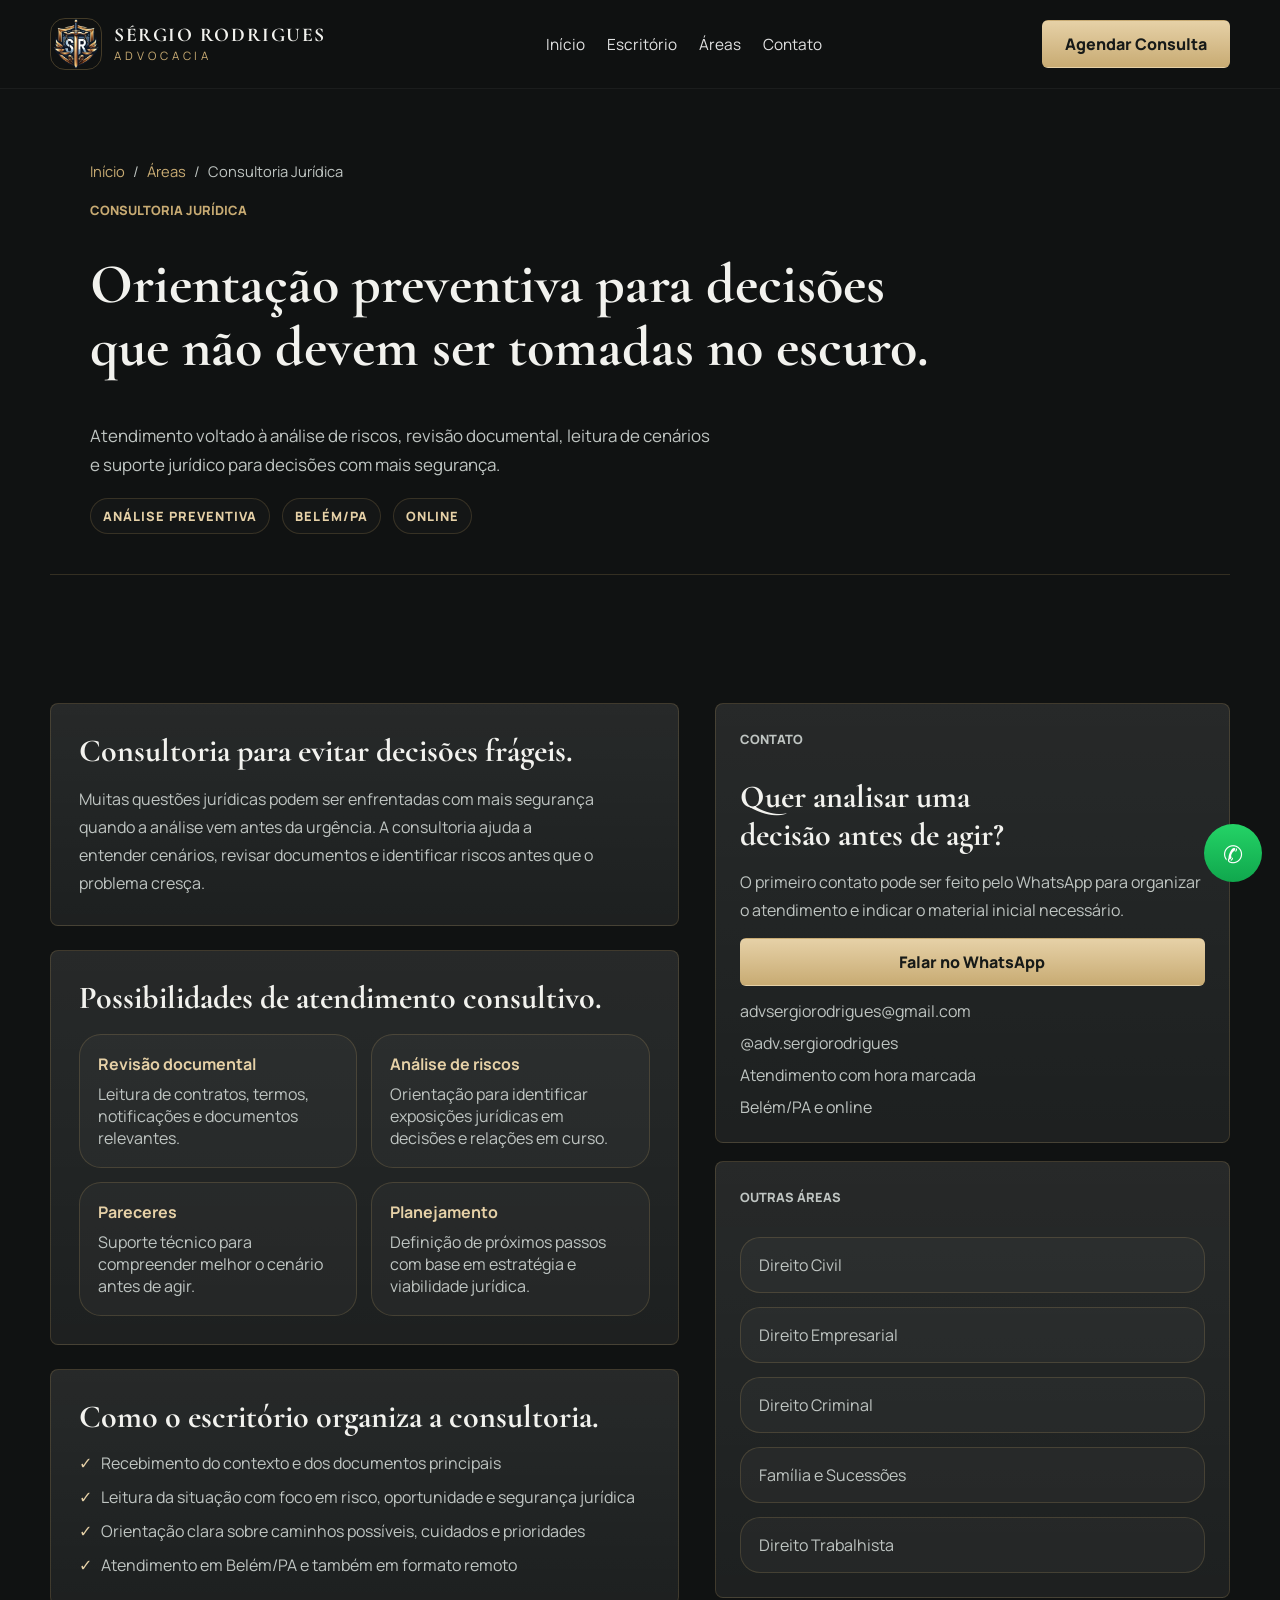
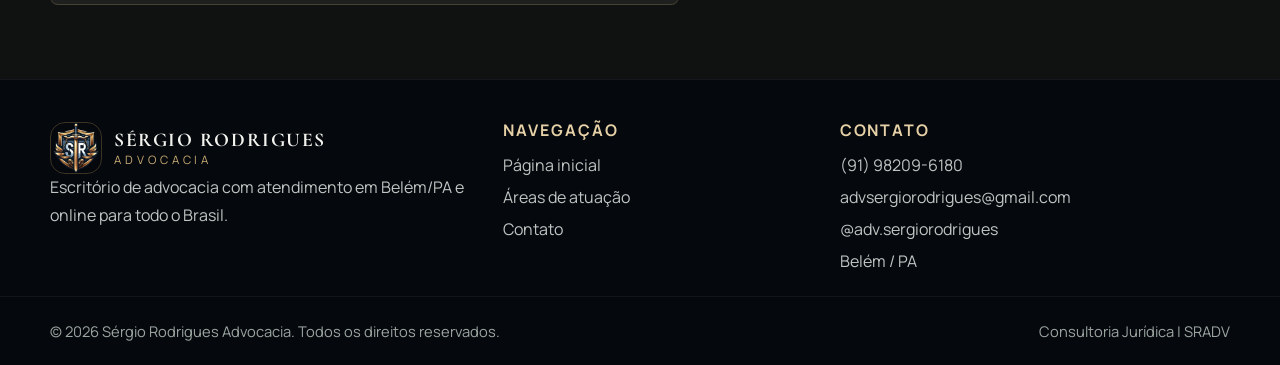
==== commit 0d93ae04: "Version shared stylesheet to refresh cached pages" ====
--- a/areas/consultoria-juridica.html
+++ b/areas/consultoria-juridica.html
@@ -3,16 +3,80 @@
 <head>
   <meta charset="UTF-8" />
   <meta name="viewport" content="width=device-width, initial-scale=1.0" />
+  <meta name="author" content="Sergio Rodrigues Advocacia" />
+  <meta name="format-detection" content="telephone=no, date=no, email=no, address=no" />
   <title>Consultoria Jurídica Em Belém/PA | SRADV</title>
   <meta name="description" content="Consultoria jurídica em Belém/PA e online para decisões com mais segurança. Análise documental, pareceres, revisão de riscos e orientação preventiva." />
   <meta name="theme-color" content="#07111f" />
-  <meta name="robots" content="index, follow" />
+  <meta name="robots" content="index, follow, max-image-preview:large" />
+  <meta property="og:locale" content="pt_BR" />
+  <meta property="og:type" content="website" />
+  <meta property="og:site_name" content="SRADV Sergio Rodrigues Advocacia" />
+  <meta property="og:title" content="Consultoria Jurídica Em Belém/PA | SRADV" />
+  <meta property="og:description" content="Consultoria jurídica em Belém/PA e online para decisões com mais segurança. Análise documental, pareceres, revisão de riscos e orientação preventiva." />
+  <meta property="og:url" content="https://linksites.github.io/sradv/areas/consultoria-juridica.html" />
+  <meta property="og:image" content="https://linksites.github.io/sradv/assets/foto-hero.jpg" />
+  <meta property="og:image:width" content="1024" />
+  <meta property="og:image:height" content="1024" />
+  <meta property="og:image:alt" content="Retrato institucional de Sergio Rodrigues, advogado em Belem/PA" />
+  <meta name="twitter:card" content="summary_large_image" />
+  <meta name="twitter:title" content="Consultoria Jurídica Em Belém/PA | SRADV" />
+  <meta name="twitter:description" content="Consultoria jurídica em Belém/PA e online para decisões com mais segurança. Análise documental, pareceres, revisão de riscos e orientação preventiva." />
+  <meta name="twitter:image" content="https://linksites.github.io/sradv/assets/foto-hero.jpg" />
+  <meta name="twitter:image:alt" content="Retrato institucional de Sergio Rodrigues, advogado em Belem/PA" />
   <link rel="canonical" href="https://linksites.github.io/sradv/areas/consultoria-juridica.html" />
+  <link rel="alternate" hreflang="pt-BR" href="https://linksites.github.io/sradv/areas/consultoria-juridica.html" />
   <link rel="icon" href="../assets/logo-emblema.jpg" />
   <link rel="preconnect" href="https://fonts.googleapis.com" />
   <link rel="preconnect" href="https://fonts.gstatic.com" crossorigin />
   <link href="https://fonts.googleapis.com/css2?family=Cormorant+Garamond:wght@500;600;700&family=Manrope:wght@400;500;600;700;800&display=swap" rel="stylesheet" />
-  <link rel="stylesheet" href="../styles.css" />
+  <link rel="stylesheet" href="../styles.css?v=20261113-2" />
+  <script type="application/ld+json">
+    {
+      "@context": "https://schema.org",
+      "@type": "LegalService",
+      "name": "SRADV Sérgio Rodrigues Advocacia",
+      "url": "https://linksites.github.io/sradv/areas/consultoria-juridica.html",
+      "image": "https://linksites.github.io/sradv/assets/foto-hero.jpg",
+      "serviceType": "Consultoria Jurídica",
+      "telephone": "+55-91-98209-6180",
+      "email": "advsergiorodrigues@gmail.com",
+      "areaServed": [
+        "Belém - PA",
+        "Pará",
+        "Brasil"
+      ],
+      "sameAs": [
+        "https://www.instagram.com/adv.sergiorodrigues/"
+      ]
+    }
+  </script>
+  <script type="application/ld+json">
+    {
+      "@context": "https://schema.org",
+      "@type": "BreadcrumbList",
+      "itemListElement": [
+        {
+          "@type": "ListItem",
+          "position": 1,
+          "name": "Inicio",
+          "item": "https://linksites.github.io/sradv/"
+        },
+        {
+          "@type": "ListItem",
+          "position": 2,
+          "name": "Areas",
+          "item": "https://linksites.github.io/sradv/#areas"
+        },
+        {
+          "@type": "ListItem",
+          "position": 3,
+          "name": "Consultoria JurÃ­dica",
+          "item": "https://linksites.github.io/sradv/areas/consultoria-juridica.html"
+        }
+      ]
+    }
+  </script>
 </head>
 <body class="page-detail">
   <div class="bg-orbs"></div>
@@ -25,6 +89,7 @@
         <div class="brand-copy"><strong>SÉRGIO RODRIGUES</strong><span>ADVOCACIA</span></div>
       </a>
       <button class="menu-toggle" type="button" aria-label="Abrir menu" aria-expanded="false" aria-controls="primary-menu">
+        <span class="menu-toggle-text">Menu</span>
         <span class="menu-toggle-box" aria-hidden="true">
           <span class="menu-toggle-line"></span>
           <span class="menu-toggle-line"></span>
@@ -85,7 +150,7 @@
             <a class="btn btn-gold" target="_blank" rel="noopener noreferrer" href="https://wa.me/5591982096180?text=Olá%2C%20Dr.%20Sérgio.%20preciso%20de%20consultoria%20jurídica.">Falar no WhatsApp</a>
             <ul class="list-clean">
               <li><a href="mailto:advsergiorodrigues@gmail.com">advsergiorodrigues@gmail.com</a></li>
-              <li><a target="_blank" rel="noopener noreferrer" href="https://www.instagram.com/adv.sergiorodrigues/">@adv.sergiorodrigues</a></li>
+              <li><a target="_blank" rel="me noopener noreferrer" href="https://www.instagram.com/adv.sergiorodrigues/">@adv.sergiorodrigues</a></li>
               <li>Atendimento com hora marcada</li>
               <li>Belém/PA e online</li>
             </ul>
@@ -114,7 +179,7 @@
         <p>Escritório de advocacia com atendimento em Belém/PA e online para todo o Brasil.</p>
       </div>
       <div><h3>Navegação</h3><ul class="footer-links"><li><a href="../index.html">Página inicial</a></li><li><a href="../index.html#areas">Áreas de atuação</a></li><li><a href="../index.html#contato">Contato</a></li></ul></div>
-      <div><h3>Contato</h3><ul class="footer-links"><li><a target="_blank" rel="noopener noreferrer" href="https://wa.me/5591982096180">(91) 98209-6180</a></li><li><a href="mailto:advsergiorodrigues@gmail.com">advsergiorodrigues@gmail.com</a></li><li><a target="_blank" rel="noopener noreferrer" href="https://www.instagram.com/adv.sergiorodrigues/">@adv.sergiorodrigues</a></li><li>Belém / PA</li></ul></div>
+      <div><h3>Contato</h3><ul class="footer-links"><li><a target="_blank" rel="noopener noreferrer" href="https://wa.me/5591982096180">(91) 98209-6180</a></li><li><a href="mailto:advsergiorodrigues@gmail.com">advsergiorodrigues@gmail.com</a></li><li><a target="_blank" rel="me noopener noreferrer" href="https://www.instagram.com/adv.sergiorodrigues/">@adv.sergiorodrigues</a></li><li>Belém / PA</li></ul></div>
     </div>
     <div class="footer-bottom"><div class="container footer-bottom-inner"><span>© <span id="current-year">2026</span> Sérgio Rodrigues Advocacia. Todos os direitos reservados.</span><span>Consultoria Jurídica | SRADV</span></div></div>
   </footer>
--- a/styles.css
+++ b/styles.css
@@ -86,7 +86,7 @@
 .header{
   position:sticky;
   top:0;
-  z-index:60;
+  z-index:80;
   backdrop-filter:blur(14px);
   background:rgba(3,7,14,.86);
   border-bottom:1px solid rgba(255,255,255,.05);
@@ -162,15 +162,41 @@
   color:var(--gold-strong);
   transform:translateY(-1px);
 }
-.menu-cta{display:none}
+.menu .menu-cta{display:none}
 .menu-toggle{
   display:none;
-  width:46px;
+  min-width:46px;
   height:46px;
-  border-radius:14px;
+  padding:0 14px;
+  border-radius:999px;
   border:1px solid var(--line);
-  background:none;
+  background:rgba(255,255,255,.02);
   color:var(--gold);
+  align-items:center;
+  gap:10px;
+  transition:
+    transform var(--duration-fast) var(--ease-out),
+    border-color var(--duration-fast) var(--ease-smooth),
+    background var(--duration-fast) var(--ease-smooth),
+    box-shadow var(--duration-fast) var(--ease-smooth),
+    color var(--duration-fast) var(--ease-smooth);
+  justify-content:center;
+}
+.menu-toggle:hover{
+  transform:translateY(-1px);
+  border-color:rgba(242,207,148,.34);
+  background:rgba(255,255,255,.05);
+  box-shadow:0 16px 34px rgba(0,0,0,.18);
+}
+.menu-toggle-text{
+  min-width:6.7ch;
+  font-size:.78rem;
+  font-weight:800;
+  letter-spacing:.18em;
+  text-transform:uppercase;
+  white-space:nowrap;
+  text-align:center;
+  transition:letter-spacing var(--duration-fast) var(--ease-smooth), color var(--duration-fast) var(--ease-smooth);
 }
 .menu-toggle-box{
   display:grid;
@@ -191,6 +217,15 @@
 }
 body.menu-open .menu-toggle-line:nth-child(3){
   transform:translateY(-7px) rotate(-45deg);
+}
+body.menu-open .menu-toggle{
+  background:linear-gradient(180deg, rgba(216,177,106,.18), rgba(216,177,106,.08));
+  border-color:rgba(242,207,148,.44);
+  color:var(--gold-strong);
+  box-shadow:0 18px 40px rgba(0,0,0,.22);
+}
+body.menu-open .menu-toggle-text{
+  letter-spacing:.14em;
 }
 .menu-backdrop{
   position:fixed;
@@ -202,7 +237,7 @@
   opacity:0;
   pointer-events:none;
   transition:opacity .22s ease;
-  z-index:64;
+  z-index:70;
 }
 body.menu-open{
   overflow:hidden;
@@ -215,6 +250,9 @@
   opacity:0;
   pointer-events:none;
   transform:translateY(12px) scale(.92);
+}
+body.menu-open .header{
+  z-index:90;
 }
 
 .menu-toggle:focus-visible,
@@ -273,12 +311,12 @@
 h1,h2,h3{
   margin:0;
   font-family:"Cormorant Garamond",serif;
-  line-height:.96;
+  line-height:1.12;
   text-wrap:balance;
 }
-h1{font-size:clamp(3.2rem, 5.8vw, 5.7rem)}
-h2{font-size:clamp(2.25rem, 4vw, 3.5rem)}
-h3{font-size:clamp(1.5rem, 2vw, 2rem)}
+h1{font-size:4.5rem}
+h2{font-size:3rem}
+h3{font-size:1.75rem}
 p{
   margin:0;
   line-height:1.74;
@@ -306,7 +344,7 @@
 .spotlight-copy h2,
 .spotlight-panel h2,
 .page-hero h1{
-  max-width:12ch;
+  max-width:100%;
   margin-inline:auto;
 }
 .section-title.centered .section-lead{
@@ -361,7 +399,7 @@
   overflow:hidden;
 }
 .hero-copy{display:grid;gap:24px}
-.hero-copy h1{max-width:11ch}
+.hero-copy h1{max-width:100%;font-size:3.5rem;line-height:1.12}
 .lead{
   color:var(--muted);
   font-size:1.06rem;
@@ -418,7 +456,7 @@
 
 .hero-visual{
   display:grid;
-  grid-template-columns:minmax(0,1fr) 220px;
+  grid-template-columns:minmax(0,1fr);
   gap:18px;
   align-items:end;
 }
@@ -428,6 +466,9 @@
 }
 .hero-person{
   width:100%;
+  display:block;
+  height:auto;
+  max-height:520px;
   aspect-ratio:5/6;
   object-fit:cover;
   object-position:center top;
@@ -458,6 +499,7 @@
 }
 .hero-side-stack{
   display:grid;
+  grid-template-columns:repeat(2,minmax(0,1fr));
   gap:18px;
 }
 .hero-note{
@@ -979,26 +1021,43 @@
 @media (max-width:860px){
   .header{
     background:rgba(3,7,14,.94);
+    overflow:visible;
+    backdrop-filter:none;
+    -webkit-backdrop-filter:none;
   }
   .nav{
     grid-template-columns:minmax(0,1fr) auto;
-    gap:12px;
+    gap:10px;
     min-height:78px;
+    position:relative;
+  }
+  .brand{
+    gap:10px;
+  }
+  .brand-copy strong{
+    font-size:1.06rem;
+    letter-spacing:.06em;
+  }
+  .brand-copy span{
+    font-size:.66rem;
+    letter-spacing:.18em;
   }
   .menu-toggle{
     display:inline-grid;
     justify-self:end;
     place-items:center;
     position:relative;
-    z-index:76;
+    z-index:92;
+    grid-auto-flow:column;
+    min-width:124px;
   }
   .menu{
     display:none;
-    position:fixed;
-    top:calc(var(--header-height, 78px) + 10px);
-    left:12px;
-    right:12px;
-    z-index:75;
+    position:absolute;
+    top:calc(100% + 10px);
+    left:0;
+    right:0;
+    z-index:91;
     justify-content:stretch;
     gap:10px;
     max-height:calc(100dvh - var(--header-height, 78px) - 24px);
@@ -1035,7 +1094,7 @@
   .menu a:active{
     transform:scale(.99);
   }
-  .menu-cta{
+  .menu .menu-cta{
     display:inline-flex;
     margin-top:6px;
   }
@@ -1051,9 +1110,30 @@
   }
   .hero-visual{
     grid-template-columns:1fr;
+    max-width:360px;
+    margin:0 auto;
+    gap:14px;
   }
   .hero-side-stack{
     grid-template-columns:repeat(2, minmax(0,1fr));
+  }
+  .hero-photo-card{
+    padding:14px;
+  }
+  .hero-person{
+    aspect-ratio:4/5;
+    max-height:430px;
+    object-position:center 14%;
+  }
+  .about-photo{
+    max-width:420px;
+    margin:0 auto;
+  }
+  .about-photo img{
+    min-height:auto;
+    aspect-ratio:16/10;
+    max-height:300px;
+    object-position:center 32%;
   }
   .mini-highlights,
   .feature-list,
@@ -1078,16 +1158,33 @@
   h3{font-size:clamp(1.35rem, 6vw, 1.8rem)}
   p{line-height:1.66}
   .brand img{
-    width:46px;
-    height:46px;
+    width:42px;
+    height:42px;
   }
   .brand{
-    gap:10px;
-  }
-  .brand-copy strong{font-size:1rem}
+    gap:8px;
+  }
+  .brand-copy{
+    max-width:168px;
+  }
+  .brand-copy strong{
+    font-size:.9rem;
+    letter-spacing:.04em;
+  }
   .brand-copy span{
-    font-size:.64rem;
-    letter-spacing:.22em;
+    font-size:.58rem;
+    letter-spacing:.14em;
+  }
+  .menu-toggle{
+    min-width:112px;
+    height:42px;
+    padding:0 10px;
+    gap:8px;
+  }
+  .menu-toggle-text{
+    min-width:6.1ch;
+    font-size:.68rem;
+    letter-spacing:.12em;
   }
   .hero-copy,
   .section-copy,
@@ -1110,8 +1207,50 @@
     max-width:none;
     text-align:left;
   }
+  .hero-visual{
+    max-width:290px;
+    gap:12px;
+  }
+  .hero-photo-card{
+    padding:10px;
+    border-radius:24px;
+  }
+  .hero-person{
+    aspect-ratio:4/5;
+    max-height:330px;
+    border-radius:18px;
+    object-position:center 12%;
+  }
+  .hero-photo-caption{
+    gap:8px;
+    padding-top:12px;
+  }
+  .hero-photo-caption strong{
+    font-size:.95rem;
+  }
+  .hero-photo-caption span{
+    font-size:.88rem;
+  }
   .hero-side-stack{
     grid-template-columns:1fr;
+  }
+  .hero-note{
+    padding:14px;
+    gap:10px;
+  }
+  .hero-note img{
+    width:54px;
+    height:54px;
+    border-radius:16px;
+  }
+  .about-photo{
+    max-width:300px;
+  }
+  .about-photo img{
+    aspect-ratio:16/11;
+    max-height:220px;
+    border-radius:18px;
+    object-position:center 34%;
   }
   .hero-note h2{font-size:1.5rem}
   .cta-box,
@@ -1153,6 +1292,133 @@
   }
 }
 
+@media (max-width:420px){
+  .nav{
+    gap:8px;
+    min-height:72px;
+  }
+  .brand-copy{
+    max-width:132px;
+  }
+  .brand-copy strong{
+    font-size:.82rem;
+  }
+  .brand-copy span{
+    font-size:.54rem;
+    letter-spacing:.12em;
+  }
+  .menu-toggle{
+    min-width:46px;
+    width:46px;
+    height:46px;
+    padding:0;
+    border-radius:16px;
+    gap:0;
+  }
+  .menu-toggle-text{
+    display:none;
+  }
+}
+
+/* Shared editorial layout for the office and practice pages. */
+:root{
+  --bg:#101212;
+  --bg-deep:#151818;
+  --panel:#191c1c;
+  --panel-strong:#191c1c;
+  --panel-soft:#202424;
+  --text:#f2f2ee;
+  --muted:#bfc5c2;
+  --muted-strong:#9ca6a1;
+  --gold:#c8ab73;
+  --gold-strong:#e6d1a7;
+  --radius:8px;
+  --radius-sm:6px;
+  --shadow:none;
+}
+body{background:var(--bg);overflow-x:clip}
+.bg-orbs,.bg-grid{display:none}
+.header{background:rgba(16,18,18,.96);box-shadow:none}
+.nav{gap:24px}
+.menu{gap:22px}
+.btn{border-radius:6px;box-shadow:none;min-height:48px}
+.btn-gold{color:#171a18}
+.section{padding:64px 0}
+.hero{padding-top:48px}
+.hero-grid{padding:0;gap:64px;align-items:center;border:0;background:none;box-shadow:none;border-radius:0}
+.shell-card::before,.shell-card::after,.glass-card::before,.glass-card::after{display:none}
+.hero-copy{gap:24px}
+.hero-copy h1{font-size:4rem;line-height:1.08;max-width:100%}
+.eyebrow{letter-spacing:0;font-size:.8rem;margin-bottom:14px}
+.hero-visual{display:block}
+.hero-photo-card{padding:0;border:0;background:none;border-radius:0}
+.hero-person{aspect-ratio:4/5;max-height:580px;object-position:center 24%;border-radius:6px;transform:none!important}
+.hero-photo-caption{align-items:start;font-size:.85rem;padding-top:16px}
+.hero-photo-caption span{max-width:180px}
+.hero-side-stack,.mini-highlights{display:none}
+.hero-points{gap:8px;font-size:.9rem}
+.trust-bar{padding:28px 0;border-top:1px solid var(--line);border-bottom:1px solid var(--line)}
+.trust-item{background:none;border:0;box-shadow:none;padding:12px 20px;border-radius:0}
+.section-title.centered{max-width:800px;margin-bottom:36px}
+.section-title.centered h2{font-size:2.75rem;line-height:1.15}
+.glass-card,.shell-card,.service-card,.step-card,.faq-card,.local-card,.contact-card,.office-summary,.info-panel,.content-block{border-radius:8px;box-shadow:none}
+.service-card,.step-card{background:var(--panel);padding:28px}
+.service-card h3,.step-card h3{font-size:1.75rem;line-height:1.2}
+.section-copy h2{max-width:100%;font-size:2.75rem;line-height:1.15}
+.section-copy p+p{margin-top:20px}
+.page-hero{padding:40px;background:none;border-radius:0;border-width:0 0 1px}
+.page-hero h1{max-width:900px;margin-left:0;font-size:3.5rem;line-height:1.12}
+.page-hero .lead{margin-top:24px}
+.page-layout{align-items:start;gap:36px}
+.content-block h2,.info-panel h2{font-size:2rem;line-height:1.2}
+.content-block{padding:28px}
+.info-panel{padding:24px}
+.info-panel .btn{width:100%;white-space:normal;text-align:center}
+.list-clean a{overflow-wrap:anywhere}
+.cta-copy h2,.spotlight-copy h2,.spotlight-panel h2{font-size:2.75rem;line-height:1.15}
+[data-reveal]{filter:none}
+@media(min-width:861px){.hero-grid{grid-template-columns:minmax(0,1.15fr) minmax(0,.85fr)}}
+@media(max-width:1024px){
+  .hero-grid{gap:32px}
+  .hero-copy h1{font-size:3.25rem}
+}
+@media(max-width:860px){
+  .section{padding:40px 0}
+  .hero-grid{padding:0;grid-template-columns:1fr}
+  .hero-visual{max-width:480px;width:100%;margin:0 auto}
+  .page-hero{padding:24px 0}
+  .page-hero h1{font-size:2.75rem}
+  .section-title.centered h2,.section-copy h2,.cta-copy h2{font-size:2.25rem}
+}
+@media(max-width:640px){
+  .hero-copy h1{font-size:2.75rem}
+  .hero-photo-card{padding:0}
+  .hero-person{aspect-ratio:4/5;max-height:440px}
+  .hero-actions{display:grid;grid-template-columns:1fr;width:100%}
+  .hero-actions .btn{justify-content:center;text-align:center}
+  .hero-photo-caption{flex-direction:column;gap:6px}
+  .hero-photo-caption span{text-align:left;max-width:100%}
+  .content-block,.service-card,.step-card{padding:22px}
+  .page-hero h1{font-size:2.25rem}
+}
+
+/* Keep long content within its grid track without hiding layout errors. */
+.grid > *, .hero-grid > *, .local-grid > *, .container > * { min-width:0; }
+h1, h2, h3, p, a { overflow-wrap:break-word; }
+input, textarea, select { min-width:0; max-width:100%; }
+a[href^="mailto:"] { overflow-wrap:anywhere; }
+.section-title.centered h2 { max-width:820px; }
+@media (max-width:1024px){
+  h1{font-size:3.5rem}
+  h2{font-size:2.5rem}
+}
+@media (max-width:640px){
+  h1, .page-hero h1, .hero-copy h1{font-size:2.5rem;line-height:1.15}
+  h2, .section-title.centered h2{font-size:2rem;line-height:1.2}
+  h3{font-size:1.5rem;line-height:1.25}
+  .section-title.centered{width:100%}
+}
+
 @media (prefers-reduced-motion: reduce){
   html{
     scroll-behavior:auto;
